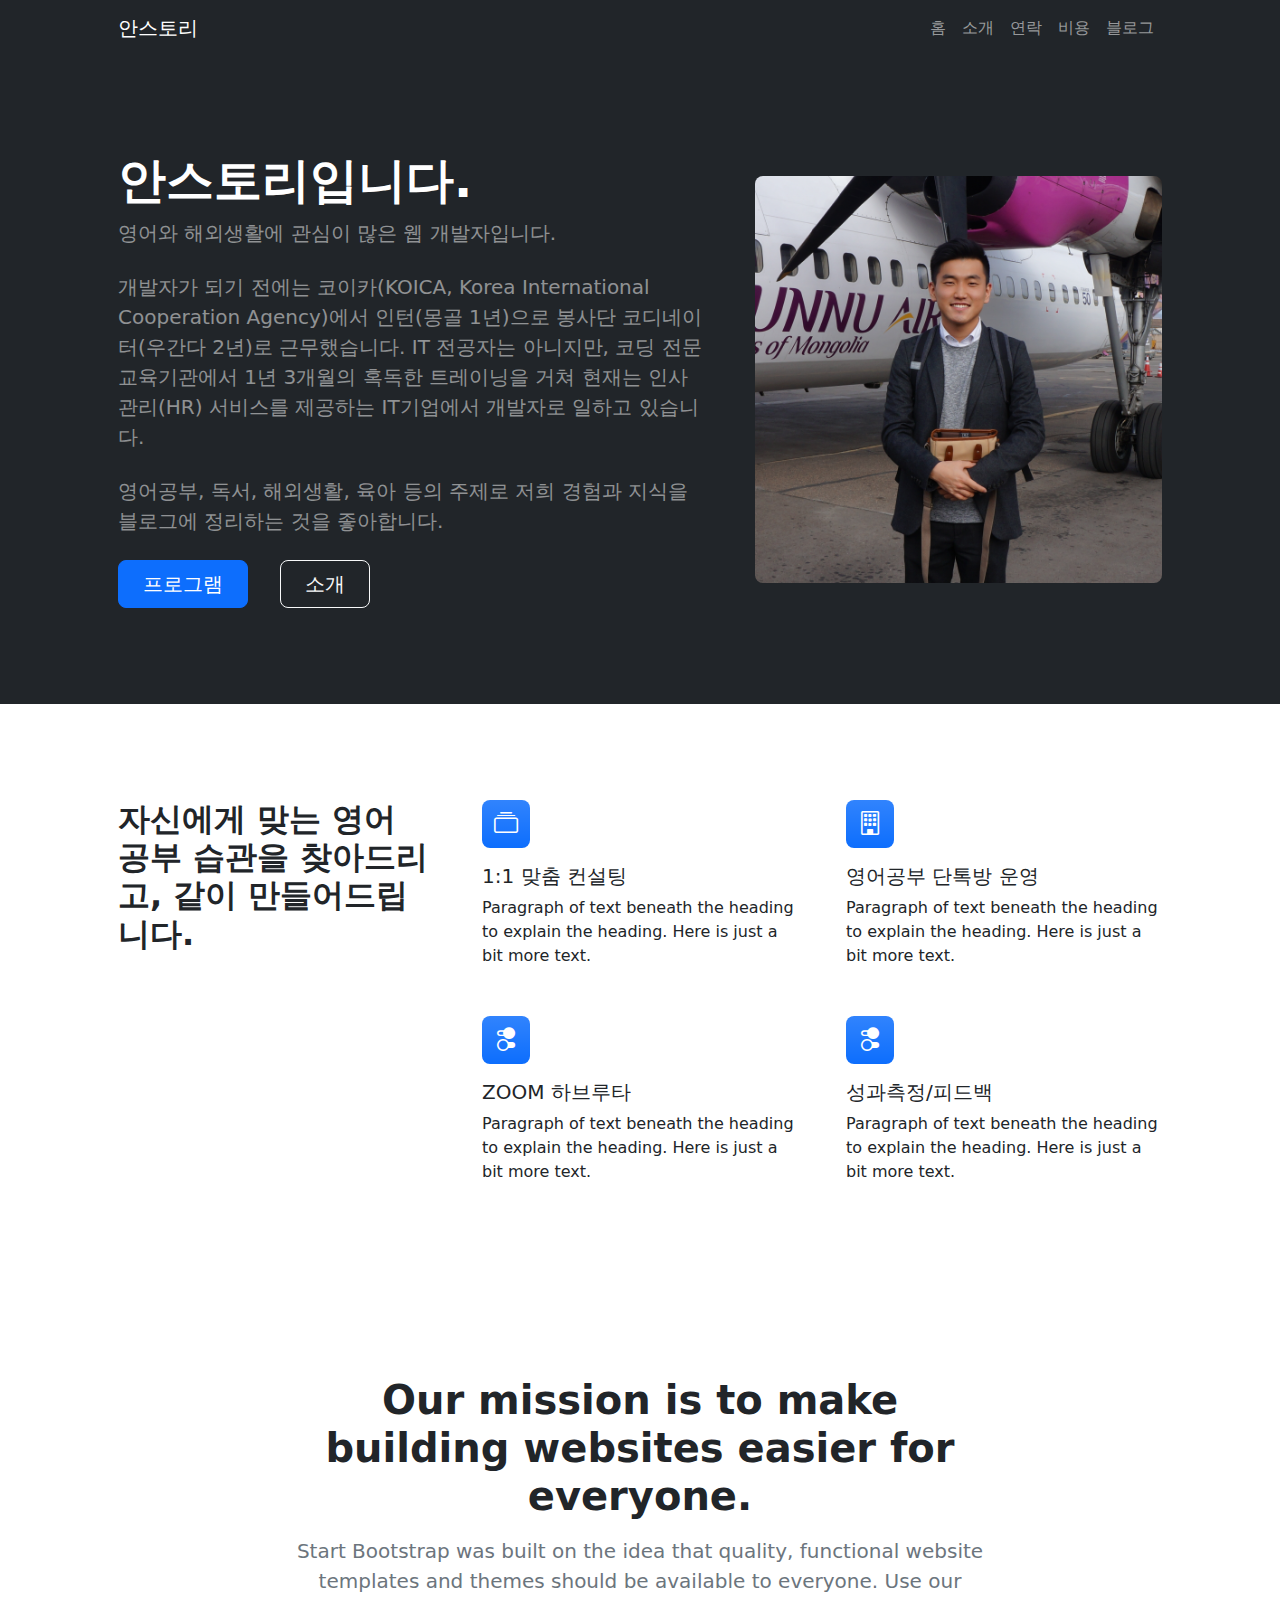
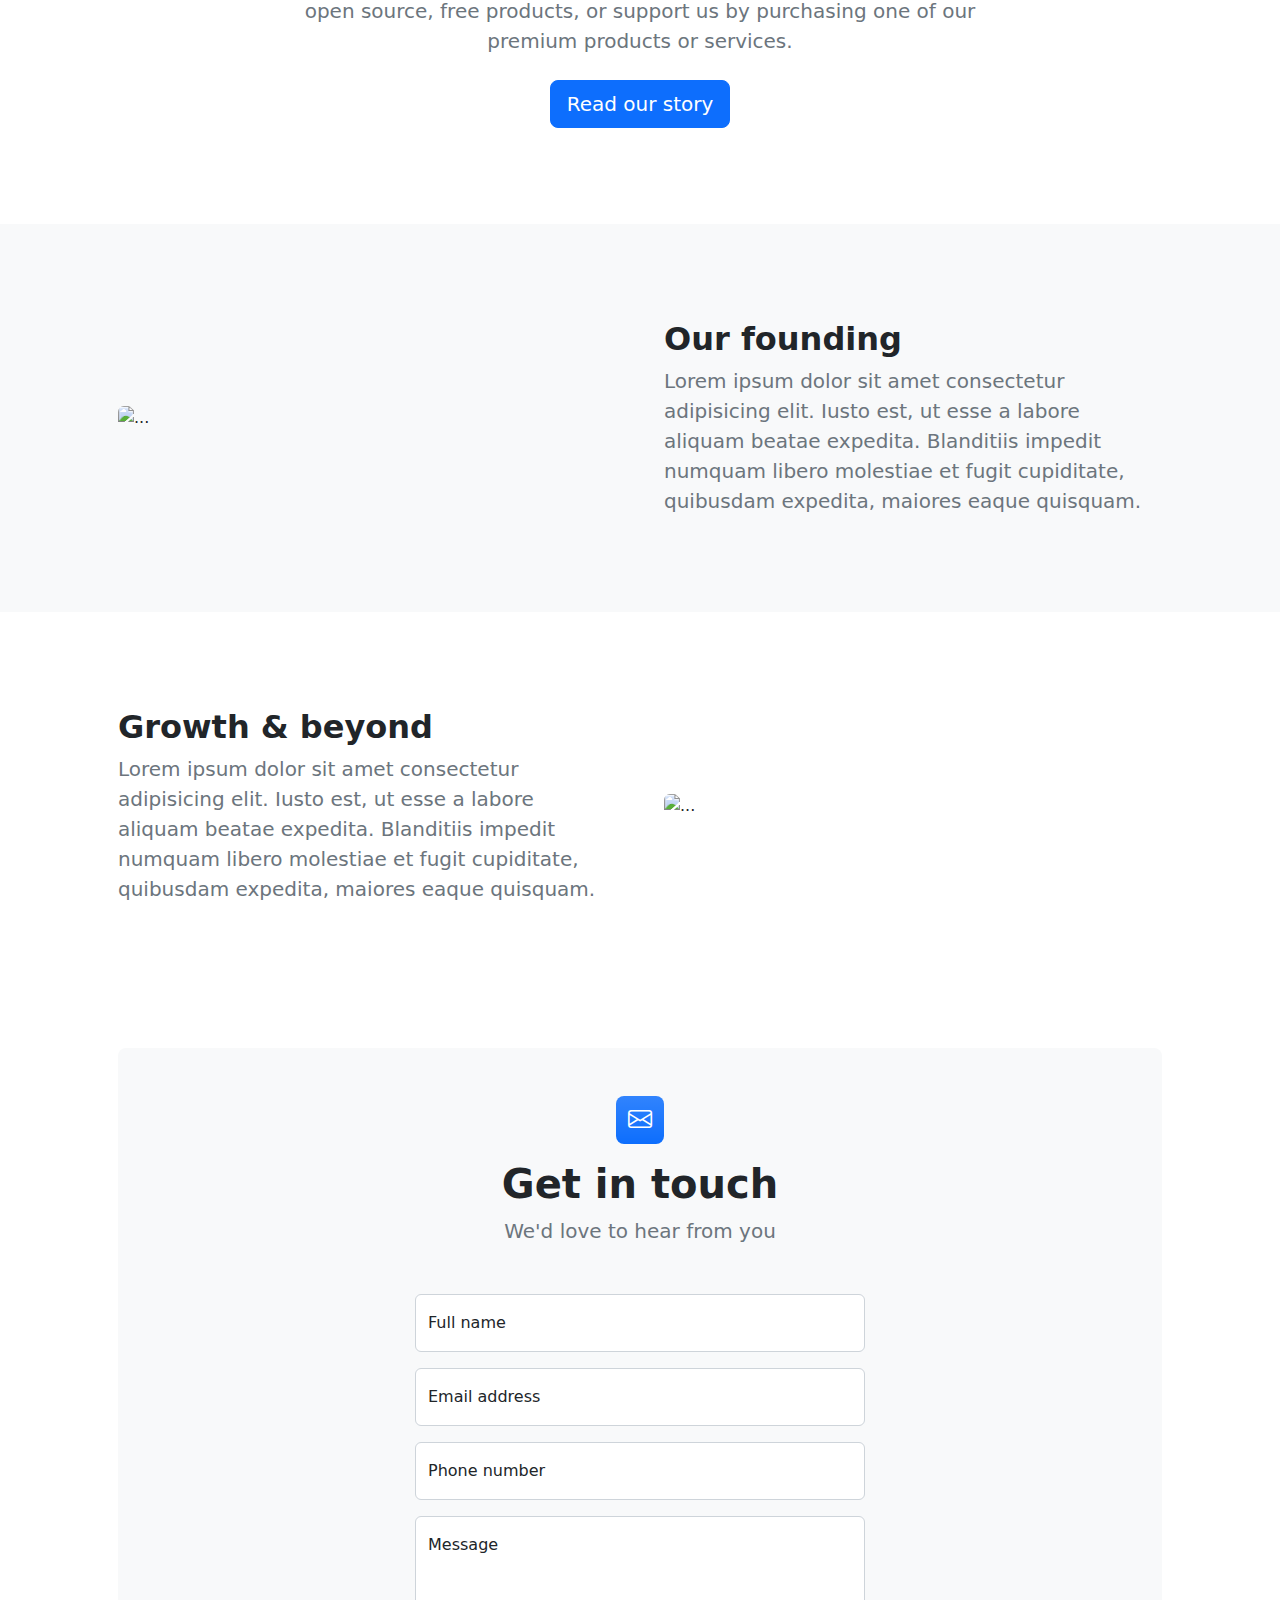
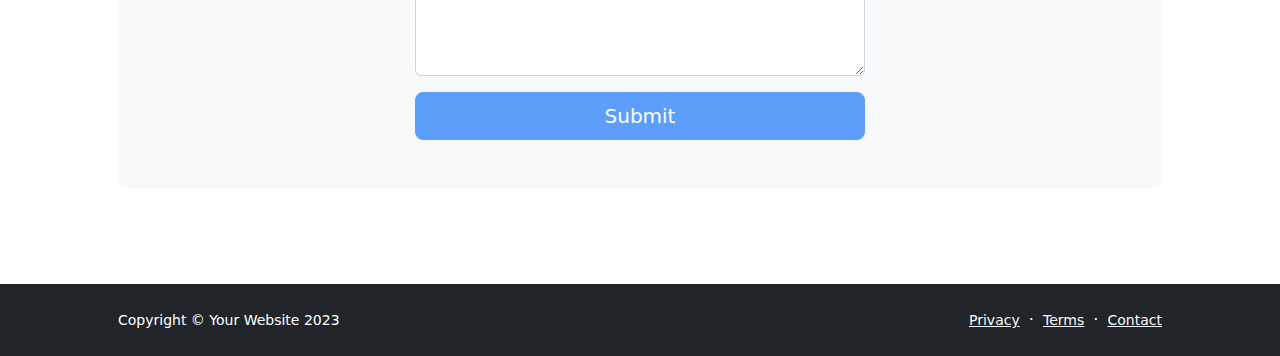
==== index.html @ 4e71bbe7 "first upload" ====
<!DOCTYPE html>
<html lang="en">
    <head>
        <meta charset="utf-8" />
        <meta name="viewport" content="width=device-width, initial-scale=1, shrink-to-fit=no" />
        <meta name="description" content="" />
        <meta name="author" content="" />
        <title>Modern Business - Start Bootstrap Template</title>
        <!-- Favicon-->
        <link rel="icon" type="image/x-icon" href="assets/favicon.ico" />
        <!-- Bootstrap icons-->
        <link href="https://cdn.jsdelivr.net/npm/bootstrap-icons@1.5.0/font/bootstrap-icons.css" rel="stylesheet" />
        <!-- Core theme CSS (includes Bootstrap)-->
        <link href="css/styles.css" rel="stylesheet" />
    </head>
    <body class="d-flex flex-column h-100">
        <main class="flex-shrink-0">
            <!-- Navigation-->
            <nav class="navbar navbar-expand-lg navbar-dark bg-dark">
                <div class="container px-5">
                    <a class="navbar-brand" href="index.html">안스토리</a>
                    <button class="navbar-toggler" type="button" data-bs-toggle="collapse" data-bs-target="#navbarSupportedContent" aria-controls="navbarSupportedContent" aria-expanded="false" aria-label="Toggle navigation"><span class="navbar-toggler-icon"></span></button>
                    <div class="collapse navbar-collapse" id="navbarSupportedContent">
                        <ul class="navbar-nav ms-auto mb-2 mb-lg-0">
                            <li class="nav-item"><a class="nav-link" href="index.html">홈</a></li>
                            <li class="nav-item"><a class="nav-link" href="#about">소개</a></li>
                            <li class="nav-item"><a class="nav-link" href="#contact">연락</a></li>
                            <li class="nav-item"><a class="nav-link" href="pricing.html">비용</a></li>
                            <li class="nav-item"><a class="nav-link" target="_blank" href="https://blog.naver.com/ahns_story">블로그</a></li>
                        </ul>
                    </div>
                </div>
            </nav>
            
            <!-- Header-->
            <header class="bg-dark py-5">
                <div class="container px-5">
                    <div class="row gx-5 align-items-center justify-content-center">
                        <div class="col-lg-8 col-xl-7 col-xxl-6">
                            <div class="my-5 text-center text-xl-start">
                                <h1 class="display-5 fw-bolder text-white mb-2">안스토리입니다.</h1>
                                <p class="lead fw-normal text-white-50 mb-4">영어와 해외생활에 관심이 많은 웹 개발자입니다.</P>
                                <p class="lead fw-normal text-white-50 mb-4">개발자가 되기 전에는 코이카(KOICA, Korea International Cooperation Agency)에서 인턴(몽골 1년)으로 봉사단 코디네이터(우간다 2년)로 근무했습니다. IT 전공자는 아니지만, 코딩 전문 교육기관에서 1년 3개월의 혹독한 트레이닝을 거쳐 현재는 인사관리(HR) 서비스를 제공하는 IT기업에서 개발자로 일하고 있습니다.</p>
                                <p class="lead fw-normal text-white-50 mb-4">영어공부, 독서, 해외생활, 육아 등의 주제로 저희 경험과 지식을 블로그에 정리하는 것을 좋아합니다.</p>
                                <div class="d-grid gap-3 d-sm-flex justify-content-sm-center justify-content-xl-start">
                                    <a class="btn btn-primary btn-lg px-4 me-sm-3" href="#service">프로그램</a>
                                    <a class="btn btn-outline-light btn-lg px-4" href="#about">소개</a>
                                </div>
                            </div>
                        </div>
                        <div class="col-xl-5 col-xxl-6 d-none d-xl-block text-center"><img class="img-fluid rounded-3 my-5" src="assets/img/profile-img2.jpg" alt="..." /></div>
                    </div>
                </div>
            </header>

            <!-- Service section-->
            <section class="py-5" id="service">
                <div class="container px-5 my-5">
                    <div class="row gx-5">
                        <div class="col-lg-4 mb-5 mb-lg-0"><h2 class="fw-bolder mb-0">자신에게 맞는 영어 공부 습관을 찾아드리고, 같이 만들어드립니다.</h2></div>
                        <div class="col-lg-8">
                            <div class="row gx-5 row-cols-1 row-cols-md-2">
                                <div class="col mb-5 h-100">
                                    <div class="feature bg-primary bg-gradient text-white rounded-3 mb-3"><i class="bi bi-collection"></i></div>
                                    <h2 class="h5">1:1 맞춤 컨설팅</h2>
                                    <p class="mb-0">Paragraph of text beneath the heading to explain the heading. Here is just a bit more text.</p>
                                </div>
                                <div class="col mb-5 h-100">
                                    <div class="feature bg-primary bg-gradient text-white rounded-3 mb-3"><i class="bi bi-building"></i></div>
                                    <h2 class="h5">영어공부 단톡방 운영</h2>
                                    <p class="mb-0">Paragraph of text beneath the heading to explain the heading. Here is just a bit more text.</p>
                                </div>
                                <div class="col mb-5 mb-md-0 h-100">
                                    <div class="feature bg-primary bg-gradient text-white rounded-3 mb-3"><i class="bi bi-toggles2"></i></div>
                                    <h2 class="h5">ZOOM 하브루타</h2>
                                    <p class="mb-0">Paragraph of text beneath the heading to explain the heading. Here is just a bit more text.</p>
                                </div>
                                <div class="col h-100">
                                    <div class="feature bg-primary bg-gradient text-white rounded-3 mb-3"><i class="bi bi-toggles2"></i></div>
                                    <h2 class="h5">성과측정/피드백</h2>
                                    <p class="mb-0">Paragraph of text beneath the heading to explain the heading. Here is just a bit more text.</p>
                                </div>
                            </div>
                        </div>
                    </div>
                </div>
            </section>
            <!-- Testimonial section-->
            <!-- <div class="py-5 bg-light">
                <div class="container px-5 my-5">
                    <div class="row gx-5 justify-content-center">
                        <div class="col-lg-10 col-xl-7">
                            <div class="text-center">
                                <div class="fs-4 mb-4 fst-italic">"Working with Start Bootstrap templates has saved me tons of development time when building new projects! Starting with a Bootstrap template just makes things easier!"</div>
                                <div class="d-flex align-items-center justify-content-center">
                                    <img class="rounded-circle me-3" src="https://dummyimage.com/40x40/ced4da/6c757d" alt="..." />
                                    <div class="fw-bold">
                                        Tom Ato
                                        <span class="fw-bold text-primary mx-1">/</span>
                                        CEO, Pomodoro
                                    </div>
                                </div>
                            </div>
                        </div>
                    </div>
                </div>
            </div> -->

                <!-- About-->
                <section class="py-5" id="about">
                <div class="container px-5">
                    <div class="row justify-content-center">
                        <div class="col-lg-8 col-xxl-6">
                            <div class="text-center my-5">
                                <h1 class="fw-bolder mb-3">Our mission is to make building websites easier for everyone.</h1>
                                <p class="lead fw-normal text-muted mb-4">Start Bootstrap was built on the idea that quality, functional website templates and themes should be available to everyone. Use our open source, free products, or support us by purchasing one of our premium products or services.</p>
                                <a class="btn btn-primary btn-lg" href="#scroll-target">Read our story</a>
                            </div>
                        </div>
                    </div>
                </div>
            </section>

                <!-- About section one-->
                <section class="py-5 bg-light" id="scroll-target">
                <div class="container px-5 my-5">
                    <div class="row gx-5 align-items-center">
                        <div class="col-lg-6"><img class="img-fluid rounded mb-5 mb-lg-0" src="https://dummyimage.com/600x400/343a40/6c757d" alt="..." /></div>
                        <div class="col-lg-6">
                            <h2 class="fw-bolder">Our founding</h2>
                            <p class="lead fw-normal text-muted mb-0">Lorem ipsum dolor sit amet consectetur adipisicing elit. Iusto est, ut esse a labore aliquam beatae expedita. Blanditiis impedit numquam libero molestiae et fugit cupiditate, quibusdam expedita, maiores eaque quisquam.</p>
                        </div>
                    </div>
                </div>
            </section>
            <!-- About section two-->
            <section class="py-5">
                <div class="container px-5 my-5">
                    <div class="row gx-5 align-items-center">
                        <div class="col-lg-6 order-first order-lg-last"><img class="img-fluid rounded mb-5 mb-lg-0" src="https://dummyimage.com/600x400/343a40/6c757d" alt="..." /></div>
                        <div class="col-lg-6">
                            <h2 class="fw-bolder">Growth &amp; beyond</h2>
                            <p class="lead fw-normal text-muted mb-0">Lorem ipsum dolor sit amet consectetur adipisicing elit. Iusto est, ut esse a labore aliquam beatae expedita. Blanditiis impedit numquam libero molestiae et fugit cupiditate, quibusdam expedita, maiores eaque quisquam.</p>
                        </div>
                    </div>
                </div>
            </section>


            <section class="py-5" id="contact">
                <div class="container px-5">
                    <!-- Contact form-->
                    <div class="bg-light rounded-3 py-5 px-4 px-md-5 mb-5">
                        <div class="text-center mb-5">
                            <div class="feature bg-primary bg-gradient text-white rounded-3 mb-3"><i class="bi bi-envelope"></i></div>
                            <h1 class="fw-bolder">Get in touch</h1>
                            <p class="lead fw-normal text-muted mb-0">We'd love to hear from you</p>
                        </div>
                        <div class="row gx-5 justify-content-center">
                            <div class="col-lg-8 col-xl-6">
                                <!-- * * * * * * * * * * * * * * *-->
                                <!-- * * SB Forms Contact Form * *-->
                                <!-- * * * * * * * * * * * * * * *-->
                                <!-- This form is pre-integrated with SB Forms.-->
                                <!-- To make this form functional, sign up at-->
                                <!-- https://startbootstrap.com/solution/contact-forms-->
                                <!-- to get an API token!-->
                                <form id="contactForm" data-sb-form-api-token="API_TOKEN">
                                    <!-- Name input-->
                                    <div class="form-floating mb-3">
                                        <input class="form-control" id="name" type="text" placeholder="Enter your name..." data-sb-validations="required" />
                                        <label for="name">Full name</label>
                                        <div class="invalid-feedback" data-sb-feedback="name:required">A name is required.</div>
                                    </div>
                                    <!-- Email address input-->
                                    <div class="form-floating mb-3">
                                        <input class="form-control" id="email" type="email" placeholder="name@example.com" data-sb-validations="required,email" />
                                        <label for="email">Email address</label>
                                        <div class="invalid-feedback" data-sb-feedback="email:required">An email is required.</div>
                                        <div class="invalid-feedback" data-sb-feedback="email:email">Email is not valid.</div>
                                    </div>
                                    <!-- Phone number input-->
                                    <div class="form-floating mb-3">
                                        <input class="form-control" id="phone" type="tel" placeholder="(123) 456-7890" data-sb-validations="required" />
                                        <label for="phone">Phone number</label>
                                        <div class="invalid-feedback" data-sb-feedback="phone:required">A phone number is required.</div>
                                    </div>
                                    <!-- Message input-->
                                    <div class="form-floating mb-3">
                                        <textarea class="form-control" id="message" type="text" placeholder="Enter your message here..." style="height: 10rem" data-sb-validations="required"></textarea>
                                        <label for="message">Message</label>
                                        <div class="invalid-feedback" data-sb-feedback="message:required">A message is required.</div>
                                    </div>
                                    <!-- Submit success message-->
                                    <!---->
                                    <!-- This is what your users will see when the form-->
                                    <!-- has successfully submitted-->
                                    <div class="d-none" id="submitSuccessMessage">
                                        <div class="text-center mb-3">
                                            <div class="fw-bolder">Form submission successful!</div>
                                            To activate this form, sign up at
                                            <br />
                                            <a href="https://startbootstrap.com/solution/contact-forms">https://startbootstrap.com/solution/contact-forms</a>
                                        </div>
                                    </div>
                                    <!-- Submit error message-->
                                    <!---->
                                    <!-- This is what your users will see when there is-->
                                    <!-- an error submitting the form-->
                                    <div class="d-none" id="submitErrorMessage"><div class="text-center text-danger mb-3">Error sending message!</div></div>
                                    <!-- Submit Button-->
                                    <div class="d-grid"><button class="btn btn-primary btn-lg disabled" id="submitButton" type="submit">Submit</button></div>
                                </form>
                            </div>
                        </div>
                    </div>
                </div>
            </section>
        </main>
        <!-- Footer-->
        <footer class="bg-dark py-4 mt-auto">
            <div class="container px-5">
                <div class="row align-items-center justify-content-between flex-column flex-sm-row">
                    <div class="col-auto"><div class="small m-0 text-white">Copyright &copy; Your Website 2023</div></div>
                    <div class="col-auto">
                        <a class="link-light small" href="#!">Privacy</a>
                        <span class="text-white mx-1">&middot;</span>
                        <a class="link-light small" href="#!">Terms</a>
                        <span class="text-white mx-1">&middot;</span>
                        <a class="link-light small" href="#!">Contact</a>
                    </div>
                </div>
            </div>
        </footer>
        <!-- Bootstrap core JS-->
        <script src="https://cdn.jsdelivr.net/npm/bootstrap@5.2.3/dist/js/bootstrap.bundle.min.js"></script>
        <!-- Core theme JS-->
        <script src="js/scripts.js"></script>
    </body>
</html>
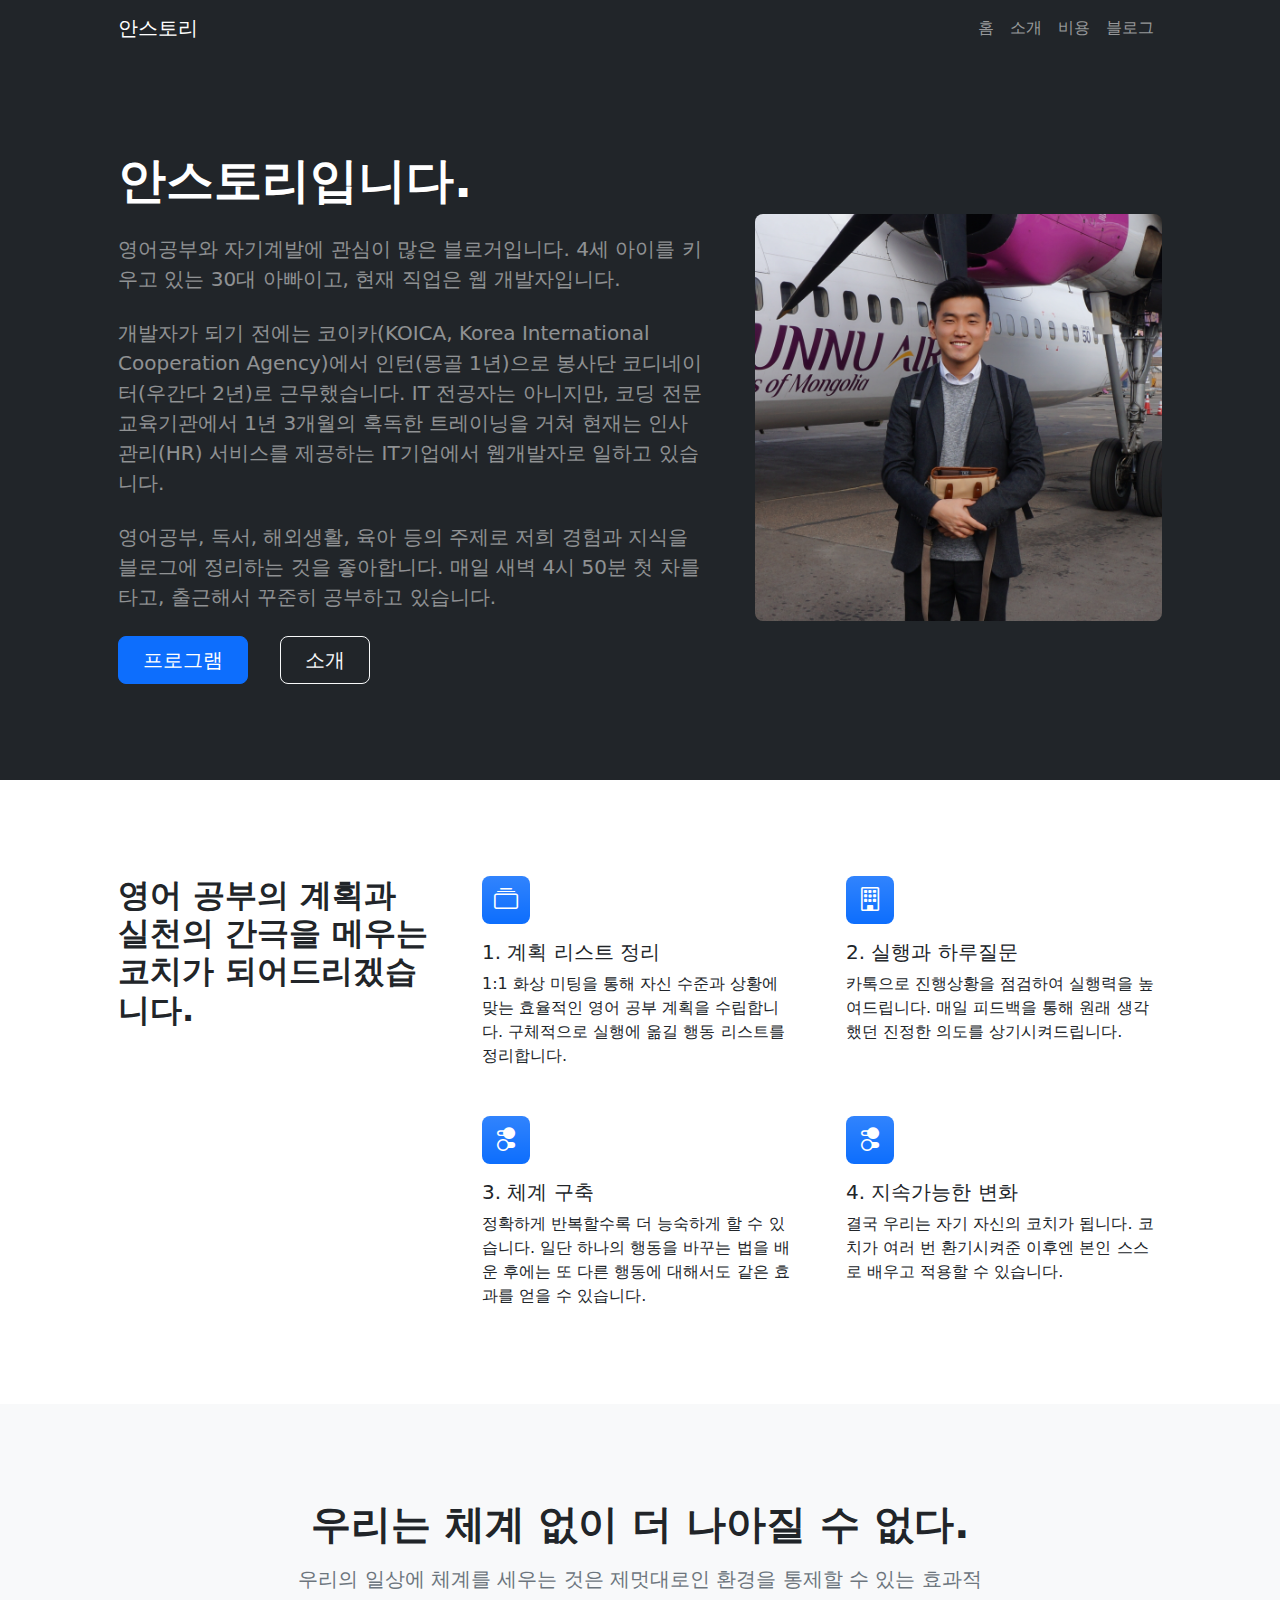
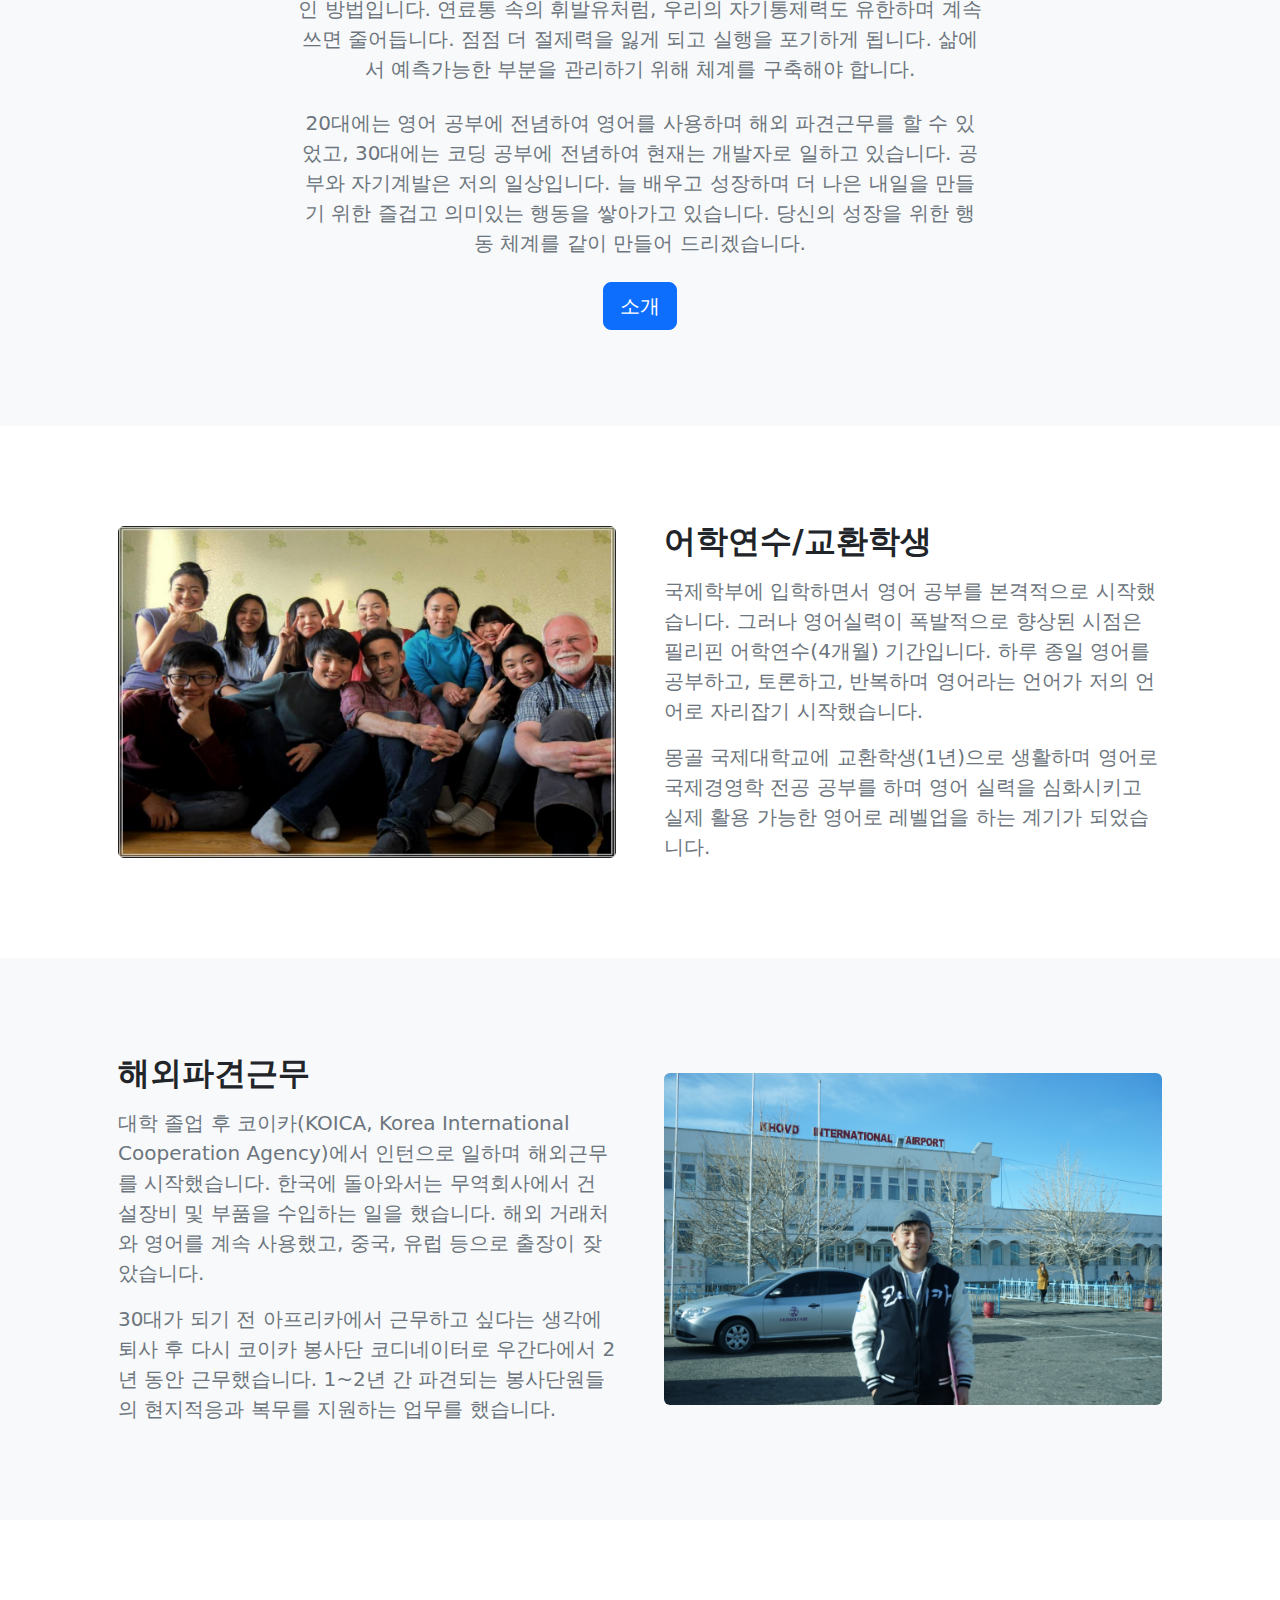
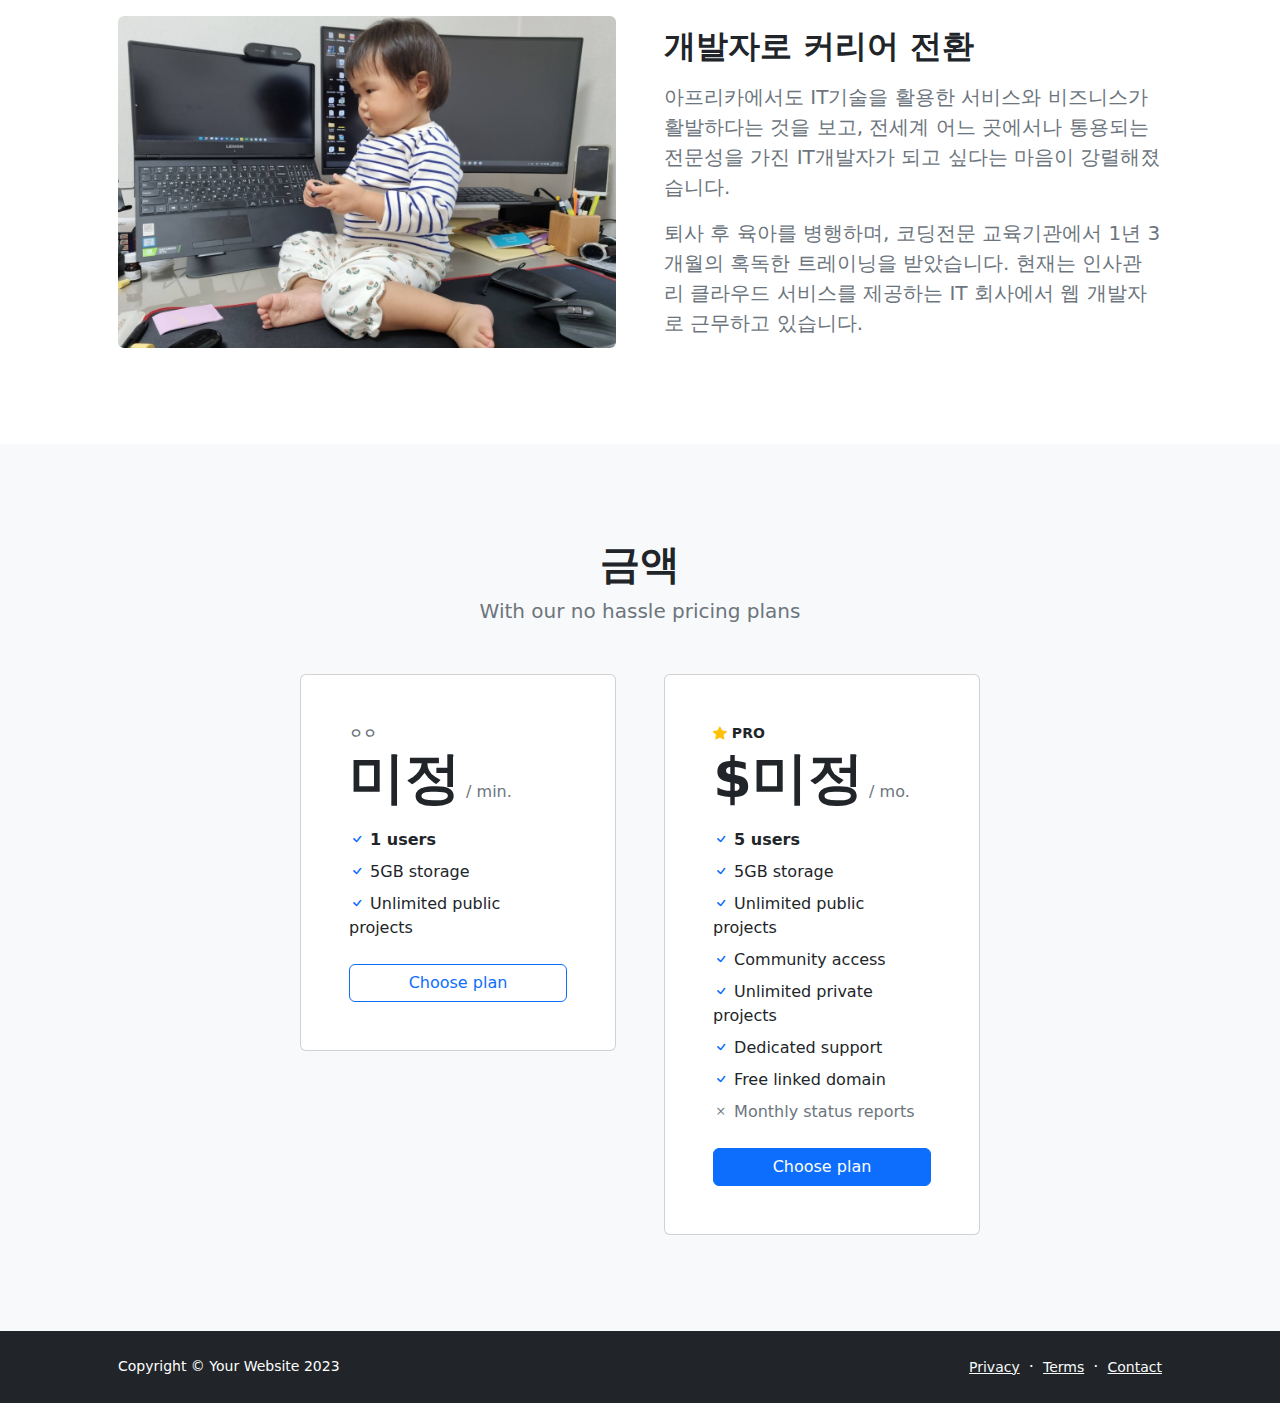
==== commit a0627d03: "second load" ====
--- a/index.html
+++ b/index.html
@@ -11,7 +11,11 @@
         <!-- Bootstrap icons-->
         <link href="https://cdn.jsdelivr.net/npm/bootstrap-icons@1.5.0/font/bootstrap-icons.css" rel="stylesheet" />
         <!-- Core theme CSS (includes Bootstrap)-->
-        <link href="css/styles.css" rel="stylesheet" />
+        <link href="assets/vendor/bootstrap/css/bootstrap.min.css" rel="stylesheet" />
+
+          <!-- Template Main CSS File -->
+        <link href="assets/css/style.css" rel="stylesheet">
+
     </head>
     <body class="d-flex flex-column h-100">
         <main class="flex-shrink-0">
@@ -24,8 +28,8 @@
                         <ul class="navbar-nav ms-auto mb-2 mb-lg-0">
                             <li class="nav-item"><a class="nav-link" href="index.html">홈</a></li>
                             <li class="nav-item"><a class="nav-link" href="#about">소개</a></li>
-                            <li class="nav-item"><a class="nav-link" href="#contact">연락</a></li>
-                            <li class="nav-item"><a class="nav-link" href="pricing.html">비용</a></li>
+                            <!-- <li class="nav-item"><a class="nav-link" href="#contact">연락</a></li> -->
+                            <li class="nav-item"><a class="nav-link" href="#pricing">비용</a></li>
                             <li class="nav-item"><a class="nav-link" target="_blank" href="https://blog.naver.com/ahns_story">블로그</a></li>
                         </ul>
                     </div>
@@ -38,10 +42,10 @@
                     <div class="row gx-5 align-items-center justify-content-center">
                         <div class="col-lg-8 col-xl-7 col-xxl-6">
                             <div class="my-5 text-center text-xl-start">
-                                <h1 class="display-5 fw-bolder text-white mb-2">안스토리입니다.</h1>
-                                <p class="lead fw-normal text-white-50 mb-4">영어와 해외생활에 관심이 많은 웹 개발자입니다.</P>
-                                <p class="lead fw-normal text-white-50 mb-4">개발자가 되기 전에는 코이카(KOICA, Korea International Cooperation Agency)에서 인턴(몽골 1년)으로 봉사단 코디네이터(우간다 2년)로 근무했습니다. IT 전공자는 아니지만, 코딩 전문 교육기관에서 1년 3개월의 혹독한 트레이닝을 거쳐 현재는 인사관리(HR) 서비스를 제공하는 IT기업에서 개발자로 일하고 있습니다.</p>
-                                <p class="lead fw-normal text-white-50 mb-4">영어공부, 독서, 해외생활, 육아 등의 주제로 저희 경험과 지식을 블로그에 정리하는 것을 좋아합니다.</p>
+                                <h1 class="display-5 fw-bolder text-white mb-4">안스토리입니다.</h1>
+                                <p class="lead fw-normal text-start text-white-50 mb-4">영어공부와 자기계발에 관심이 많은 블로거입니다. 4세 아이를 키우고 있는 30대 아빠이고, 현재 직업은 웹 개발자입니다.</P>
+                                <p class="lead fw-normal text-start text-white-50 mb-4">개발자가 되기 전에는 코이카(KOICA, Korea International Cooperation Agency)에서 인턴(몽골 1년)으로 봉사단 코디네이터(우간다 2년)로 근무했습니다. IT 전공자는 아니지만, 코딩 전문 교육기관에서 1년 3개월의 혹독한 트레이닝을 거쳐 현재는 인사관리(HR) 서비스를 제공하는 IT기업에서 웹개발자로 일하고 있습니다.</p>
+                                <p class="lead fw-normal text-start text-white-50 mb-4">영어공부, 독서, 해외생활, 육아 등의 주제로 저희 경험과 지식을 블로그에 정리하는 것을 좋아합니다. 매일 새벽 4시 50분 첫 차를 타고, 출근해서 꾸준히 공부하고 있습니다.</p>
                                 <div class="d-grid gap-3 d-sm-flex justify-content-sm-center justify-content-xl-start">
                                     <a class="btn btn-primary btn-lg px-4 me-sm-3" href="#service">프로그램</a>
                                     <a class="btn btn-outline-light btn-lg px-4" href="#about">소개</a>
@@ -53,32 +57,34 @@
                 </div>
             </header>
 
+            
+
             <!-- Service section-->
             <section class="py-5" id="service">
                 <div class="container px-5 my-5">
                     <div class="row gx-5">
-                        <div class="col-lg-4 mb-5 mb-lg-0"><h2 class="fw-bolder mb-0">자신에게 맞는 영어 공부 습관을 찾아드리고, 같이 만들어드립니다.</h2></div>
+                        <div class="col-lg-4 mb-5 mb-lg-0"><h2 class="fw-bolder mb-0">영어 공부의 계획과 실천의 간극을 메우는 코치가 되어드리겠습니다.</h2></div>
                         <div class="col-lg-8">
                             <div class="row gx-5 row-cols-1 row-cols-md-2">
                                 <div class="col mb-5 h-100">
                                     <div class="feature bg-primary bg-gradient text-white rounded-3 mb-3"><i class="bi bi-collection"></i></div>
-                                    <h2 class="h5">1:1 맞춤 컨설팅</h2>
-                                    <p class="mb-0">Paragraph of text beneath the heading to explain the heading. Here is just a bit more text.</p>
+                                    <h2 class="h5">1. 계획 리스트 정리</h2>
+                                    <p class="mb-0">1:1 화상 미팅을 통해 자신 수준과 상황에 맞는 효율적인 영어 공부 계획을 수립합니다. 구체적으로 실행에 옮길 행동 리스트를 정리합니다.</p>
                                 </div>
                                 <div class="col mb-5 h-100">
                                     <div class="feature bg-primary bg-gradient text-white rounded-3 mb-3"><i class="bi bi-building"></i></div>
-                                    <h2 class="h5">영어공부 단톡방 운영</h2>
-                                    <p class="mb-0">Paragraph of text beneath the heading to explain the heading. Here is just a bit more text.</p>
+                                    <h2 class="h5">2. 실행과 하루질문</h2>
+                                    <p class="mb-0">카톡으로 진행상황을 점검하여 실행력을 높여드립니다. 매일 피드백을 통해 원래 생각했던 진정한 의도를 상기시켜드립니다.</p>
                                 </div>
                                 <div class="col mb-5 mb-md-0 h-100">
                                     <div class="feature bg-primary bg-gradient text-white rounded-3 mb-3"><i class="bi bi-toggles2"></i></div>
-                                    <h2 class="h5">ZOOM 하브루타</h2>
-                                    <p class="mb-0">Paragraph of text beneath the heading to explain the heading. Here is just a bit more text.</p>
-                                </div>
-                                <div class="col h-100">
+                                    <h2 class="h5">3. 체계 구축</h2>
+                                    <p class="mb-0">정확하게 반복할수록 더 능숙하게 할 수 있습니다. 일단 하나의 행동을 바꾸는 법을 배운 후에는 또 다른 행동에 대해서도 같은 효 과를 얻을 수 있습니다.</p>
+                                </div>
+                                <div class="col mb-5 mb-md-0 h-100">
                                     <div class="feature bg-primary bg-gradient text-white rounded-3 mb-3"><i class="bi bi-toggles2"></i></div>
-                                    <h2 class="h5">성과측정/피드백</h2>
-                                    <p class="mb-0">Paragraph of text beneath the heading to explain the heading. Here is just a bit more text.</p>
+                                    <h2 class="h5">4. 지속가능한 변화</h2>
+                                    <p class="mb-0">결국 우리는 자기 자신의 코치가 됩니다. 코치가 여러 번 환기시켜준 이후엔 본인 스스로 배우고 적용할 수 있습니다.</p>
                                 </div>
                             </div>
                         </div>
@@ -107,115 +113,152 @@
             </div> -->
 
                 <!-- About-->
-                <section class="py-5" id="about">
+                <section class="py-5 bg-light">
                 <div class="container px-5">
                     <div class="row justify-content-center">
                         <div class="col-lg-8 col-xxl-6">
                             <div class="text-center my-5">
-                                <h1 class="fw-bolder mb-3">Our mission is to make building websites easier for everyone.</h1>
-                                <p class="lead fw-normal text-muted mb-4">Start Bootstrap was built on the idea that quality, functional website templates and themes should be available to everyone. Use our open source, free products, or support us by purchasing one of our premium products or services.</p>
-                                <a class="btn btn-primary btn-lg" href="#scroll-target">Read our story</a>
-                            </div>
-                        </div>
-                    </div>
-                </div>
-            </section>
-
-                <!-- About section one-->
-                <section class="py-5 bg-light" id="scroll-target">
+                                <h1 class="fw-bolder mb-3">우리는 체계 없이 더 나아질 수 없다.</h1>
+                                <p class="lead fw-normal text-muted mb-4">우리의 일상에 체계를 세우는 것은 제멋대로인 환경을 통제할 수 있는 효과적인 방법입니다. 연료통 속의 휘발유처럼, 우리의 자기통제력도 유한하며 계속 쓰면 줄어듭니다. 점점 더 절제력을 잃게 되고 실행을 포기하게 됩니다. 삶에서 예측가능한 부분을 관리하기 위해 체계를 구축해야 합니다. </p>
+                                <p class="lead fw-normal text-muted mb-4">20대에는 영어 공부에 전념하여 영어를 사용하며 해외 파견근무를 할 수 있었고, 30대에는 코딩 공부에 전념하여 현재는 개발자로 일하고 있습니다. 공부와 자기계발은 저의 일상입니다. 늘 배우고 성장하며 더 나은 내일을 만들기 위한 즐겁고 의미있는 행동을 쌓아가고 있습니다. 당신의 성장을 위한 행동 체계를 같이 만들어 드리겠습니다.</p>
+                                <a class="btn btn-primary btn-lg" href="#about">소개</a>
+                            </div>
+                        </div>
+                    </div>
+                </div>
+            </section>
+
+            <!-- About section one-->
+            <section class="py-5" id="about">
                 <div class="container px-5 my-5">
                     <div class="row gx-5 align-items-center">
-                        <div class="col-lg-6"><img class="img-fluid rounded mb-5 mb-lg-0" src="https://dummyimage.com/600x400/343a40/6c757d" alt="..." /></div>
+                        <div class="col-lg-6"><img class="img-fluid rounded mb-5 mb-lg-0" src="assets/img/student.png" alt="..." /></div>
                         <div class="col-lg-6">
-                            <h2 class="fw-bolder">Our founding</h2>
-                            <p class="lead fw-normal text-muted mb-0">Lorem ipsum dolor sit amet consectetur adipisicing elit. Iusto est, ut esse a labore aliquam beatae expedita. Blanditiis impedit numquam libero molestiae et fugit cupiditate, quibusdam expedita, maiores eaque quisquam.</p>
+                            <h2 class="fw-bolder mb-3">어학연수/교환학생</h2>
+                            <p class="lead fw-normal text-muted mb-10">국제학부에 입학하면서 영어 공부를 본격적으로 시작했습니다. 그러나 영어실력이 폭발적으로 향상된 시점은 필리핀 어학연수(4개월) 기간입니다. 하루 종일 영어를 공부하고, 토론하고, 반복하며 영어라는 언어가 저의 언어로 자리잡기 시작했습니다.</p>
+                            <p class="lead fw-normal text-muted mb-0">몽골 국제대학교에 교환학생(1년)으로 생활하며 영어로 국제경영학 전공 공부를 하며 영어 실력을 심화시키고 실제 활용 가능한 영어로 레벨업을 하는 계기가 되었습니다.</p>
                         </div>
                     </div>
                 </div>
             </section>
             <!-- About section two-->
+            <section class="py-5  bg-light">
+                <div class="container px-5 my-5">
+                    <div class="row gx-5 align-items-center">
+                        <div class="col-lg-6 order-first order-lg-last"><img class="img-fluid rounded mb-5 mb-lg-0" src="assets/img/oversea.png" alt="..." /></div>
+                        <div class="col-lg-6">
+                            <h2 class="fw-bolder mb-3">해외파견근무</h2>
+                            <p class="lead fw-normal text-muted mb-10">대학 졸업 후 코이카(KOICA, Korea International Cooperation Agency)에서 인턴으로 일하며 해외근무를 시작했습니다. 한국에 돌아와서는 무역회사에서 건설장비 및 부품을 수입하는 일을 했습니다. 해외 거래처와 영어를 계속 사용했고, 중국, 유럽 등으로 출장이 잦았습니다.</p>
+                            <p class="lead fw-normal text-muted mb-0">30대가 되기 전 아프리카에서 근무하고 싶다는 생각에 퇴사 후 다시 코이카 봉사단 코디네이터로 우간다에서 2년 동안 근무했습니다. 1~2년 간 파견되는 봉사단원들의 현지적응과 복무를 지원하는 업무를 했습니다.</p>
+                        </div>
+                    </div>
+                </div>
+            </section>
+    
+            <!-- About section three-->
             <section class="py-5">
                 <div class="container px-5 my-5">
                     <div class="row gx-5 align-items-center">
-                        <div class="col-lg-6 order-first order-lg-last"><img class="img-fluid rounded mb-5 mb-lg-0" src="https://dummyimage.com/600x400/343a40/6c757d" alt="..." /></div>
+                        <div class="col-lg-6"><img class="img-fluid rounded mb-5 mb-lg-0" src="assets/img/coding.png" alt="..." /></div>
                         <div class="col-lg-6">
-                            <h2 class="fw-bolder">Growth &amp; beyond</h2>
-                            <p class="lead fw-normal text-muted mb-0">Lorem ipsum dolor sit amet consectetur adipisicing elit. Iusto est, ut esse a labore aliquam beatae expedita. Blanditiis impedit numquam libero molestiae et fugit cupiditate, quibusdam expedita, maiores eaque quisquam.</p>
-                        </div>
-                    </div>
-                </div>
-            </section>
-
-
-            <section class="py-5" id="contact">
-                <div class="container px-5">
-                    <!-- Contact form-->
-                    <div class="bg-light rounded-3 py-5 px-4 px-md-5 mb-5">
-                        <div class="text-center mb-5">
-                            <div class="feature bg-primary bg-gradient text-white rounded-3 mb-3"><i class="bi bi-envelope"></i></div>
-                            <h1 class="fw-bolder">Get in touch</h1>
-                            <p class="lead fw-normal text-muted mb-0">We'd love to hear from you</p>
-                        </div>
-                        <div class="row gx-5 justify-content-center">
-                            <div class="col-lg-8 col-xl-6">
-                                <!-- * * * * * * * * * * * * * * *-->
-                                <!-- * * SB Forms Contact Form * *-->
-                                <!-- * * * * * * * * * * * * * * *-->
-                                <!-- This form is pre-integrated with SB Forms.-->
-                                <!-- To make this form functional, sign up at-->
-                                <!-- https://startbootstrap.com/solution/contact-forms-->
-                                <!-- to get an API token!-->
-                                <form id="contactForm" data-sb-form-api-token="API_TOKEN">
-                                    <!-- Name input-->
-                                    <div class="form-floating mb-3">
-                                        <input class="form-control" id="name" type="text" placeholder="Enter your name..." data-sb-validations="required" />
-                                        <label for="name">Full name</label>
-                                        <div class="invalid-feedback" data-sb-feedback="name:required">A name is required.</div>
-                                    </div>
-                                    <!-- Email address input-->
-                                    <div class="form-floating mb-3">
-                                        <input class="form-control" id="email" type="email" placeholder="name@example.com" data-sb-validations="required,email" />
-                                        <label for="email">Email address</label>
-                                        <div class="invalid-feedback" data-sb-feedback="email:required">An email is required.</div>
-                                        <div class="invalid-feedback" data-sb-feedback="email:email">Email is not valid.</div>
-                                    </div>
-                                    <!-- Phone number input-->
-                                    <div class="form-floating mb-3">
-                                        <input class="form-control" id="phone" type="tel" placeholder="(123) 456-7890" data-sb-validations="required" />
-                                        <label for="phone">Phone number</label>
-                                        <div class="invalid-feedback" data-sb-feedback="phone:required">A phone number is required.</div>
-                                    </div>
-                                    <!-- Message input-->
-                                    <div class="form-floating mb-3">
-                                        <textarea class="form-control" id="message" type="text" placeholder="Enter your message here..." style="height: 10rem" data-sb-validations="required"></textarea>
-                                        <label for="message">Message</label>
-                                        <div class="invalid-feedback" data-sb-feedback="message:required">A message is required.</div>
-                                    </div>
-                                    <!-- Submit success message-->
-                                    <!---->
-                                    <!-- This is what your users will see when the form-->
-                                    <!-- has successfully submitted-->
-                                    <div class="d-none" id="submitSuccessMessage">
-                                        <div class="text-center mb-3">
-                                            <div class="fw-bolder">Form submission successful!</div>
-                                            To activate this form, sign up at
-                                            <br />
-                                            <a href="https://startbootstrap.com/solution/contact-forms">https://startbootstrap.com/solution/contact-forms</a>
+                            <h2 class="fw-bolder mb-3">개발자로 커리어 전환</h2>
+                            <p class="lead fw-normal text-muted mb-10">아프리카에서도 IT기술을 활용한 서비스와 비즈니스가 활발하다는 것을 보고, 전세계 어느 곳에서나 통용되는 전문성을 가진 IT개발자가 되고 싶다는 마음이 강렬해졌습니다.</p>
+                            <p class="lead fw-normal text-muted mb-0"> 퇴사 후 육아를 병행하며, 코딩전문 교육기관에서 1년 3개월의 혹독한 트레이닝을 받았습니다. 현재는 인사관리 클라우드 서비스를 제공하는 IT 회사에서 웹 개발자로 근무하고 있습니다. </p>
+                        </div>
+                    </div>
+                </div>
+            </section>
+
+
+                       <!-- Pricing section-->
+                       <section class="bg-light py-5" id="pricing">
+                        <div class="container px-5 my-5">
+                            <div class="text-center mb-5">
+                                <h1 class="fw-bolder">금액</h1>
+                                <p class="lead fw-normal text-muted mb-0">With our no hassle pricing plans</p>
+                            </div>
+                            <div class="row gx-5 justify-content-center">
+                                <!-- Pricing card free-->
+                                <div class="col-lg-6 col-xl-4">
+                                    <div class="card mb-5 mb-xl-0">
+                                        <div class="card-body p-5">
+                                            <div class="small text-uppercase fw-bold text-muted">ㅇㅇ</div>
+                                            <div class="mb-3">
+                                                <span class="display-4 fw-bold">미정</span>
+                                                <span class="text-muted">/ min.</span>
+                                            </div>
+                                            <ul class="list-unstyled mb-4">
+                                                <li class="mb-2">
+                                                    <i class="bi bi-check text-primary"></i>
+                                                    <strong>1 users</strong>
+                                                </li>
+                                                <li class="mb-2">
+                                                    <i class="bi bi-check text-primary"></i>
+                                                    5GB storage
+                                                </li>
+                                                <li class="mb-2">
+                                                    <i class="bi bi-check text-primary"></i>
+                                                    Unlimited public projects
+                                                </li>
+                                            </ul>
+                                            <div class="d-grid"><a class="btn btn-outline-primary" href="#!">Choose plan</a></div>
                                         </div>
                                     </div>
-                                    <!-- Submit error message-->
-                                    <!---->
-                                    <!-- This is what your users will see when there is-->
-                                    <!-- an error submitting the form-->
-                                    <div class="d-none" id="submitErrorMessage"><div class="text-center text-danger mb-3">Error sending message!</div></div>
-                                    <!-- Submit Button-->
-                                    <div class="d-grid"><button class="btn btn-primary btn-lg disabled" id="submitButton" type="submit">Submit</button></div>
-                                </form>
-                            </div>
-                        </div>
-                    </div>
-                </div>
-            </section>
+                                </div>
+                                <!-- Pricing card pro-->
+                                <div class="col-lg-6 col-xl-4">
+                                    <div class="card mb-5 mb-xl-0">
+                                        <div class="card-body p-5">
+                                            <div class="small text-uppercase fw-bold">
+                                                <i class="bi bi-star-fill text-warning"></i>
+                                                Pro
+                                            </div>
+                                            <div class="mb-3">
+                                                <span class="display-4 fw-bold">$미정</span>
+                                                <span class="text-muted">/ mo.</span>
+                                            </div>
+                                            <ul class="list-unstyled mb-4">
+                                                <li class="mb-2">
+                                                    <i class="bi bi-check text-primary"></i>
+                                                    <strong>5 users</strong>
+                                                </li>
+                                                <li class="mb-2">
+                                                    <i class="bi bi-check text-primary"></i>
+                                                    5GB storage
+                                                </li>
+                                                <li class="mb-2">
+                                                    <i class="bi bi-check text-primary"></i>
+                                                    Unlimited public projects
+                                                </li>
+                                                <li class="mb-2">
+                                                    <i class="bi bi-check text-primary"></i>
+                                                    Community access
+                                                </li>
+                                                <li class="mb-2">
+                                                    <i class="bi bi-check text-primary"></i>
+                                                    Unlimited private projects
+                                                </li>
+                                                <li class="mb-2">
+                                                    <i class="bi bi-check text-primary"></i>
+                                                    Dedicated support
+                                                </li>
+                                                <li class="mb-2">
+                                                    <i class="bi bi-check text-primary"></i>
+                                                    Free linked domain
+                                                </li>
+                                                <li class="text-muted">
+                                                    <i class="bi bi-x"></i>
+                                                    Monthly status reports
+                                                </li>
+                                            </ul>
+                                            <div class="d-grid"><a class="btn btn-primary" href="#!">Choose plan</a></div>
+                                        </div>
+                                    </div>
+                                </div>
+
+                            </div>
+                        </div>
+                    </section>
         </main>
         <!-- Footer-->
         <footer class="bg-dark py-4 mt-auto">
--- a/assets/css/style.css
+++ b/assets/css/style.css
@@ -0,0 +1,3 @@
+.service h2 {
+  font-style: italic;
+}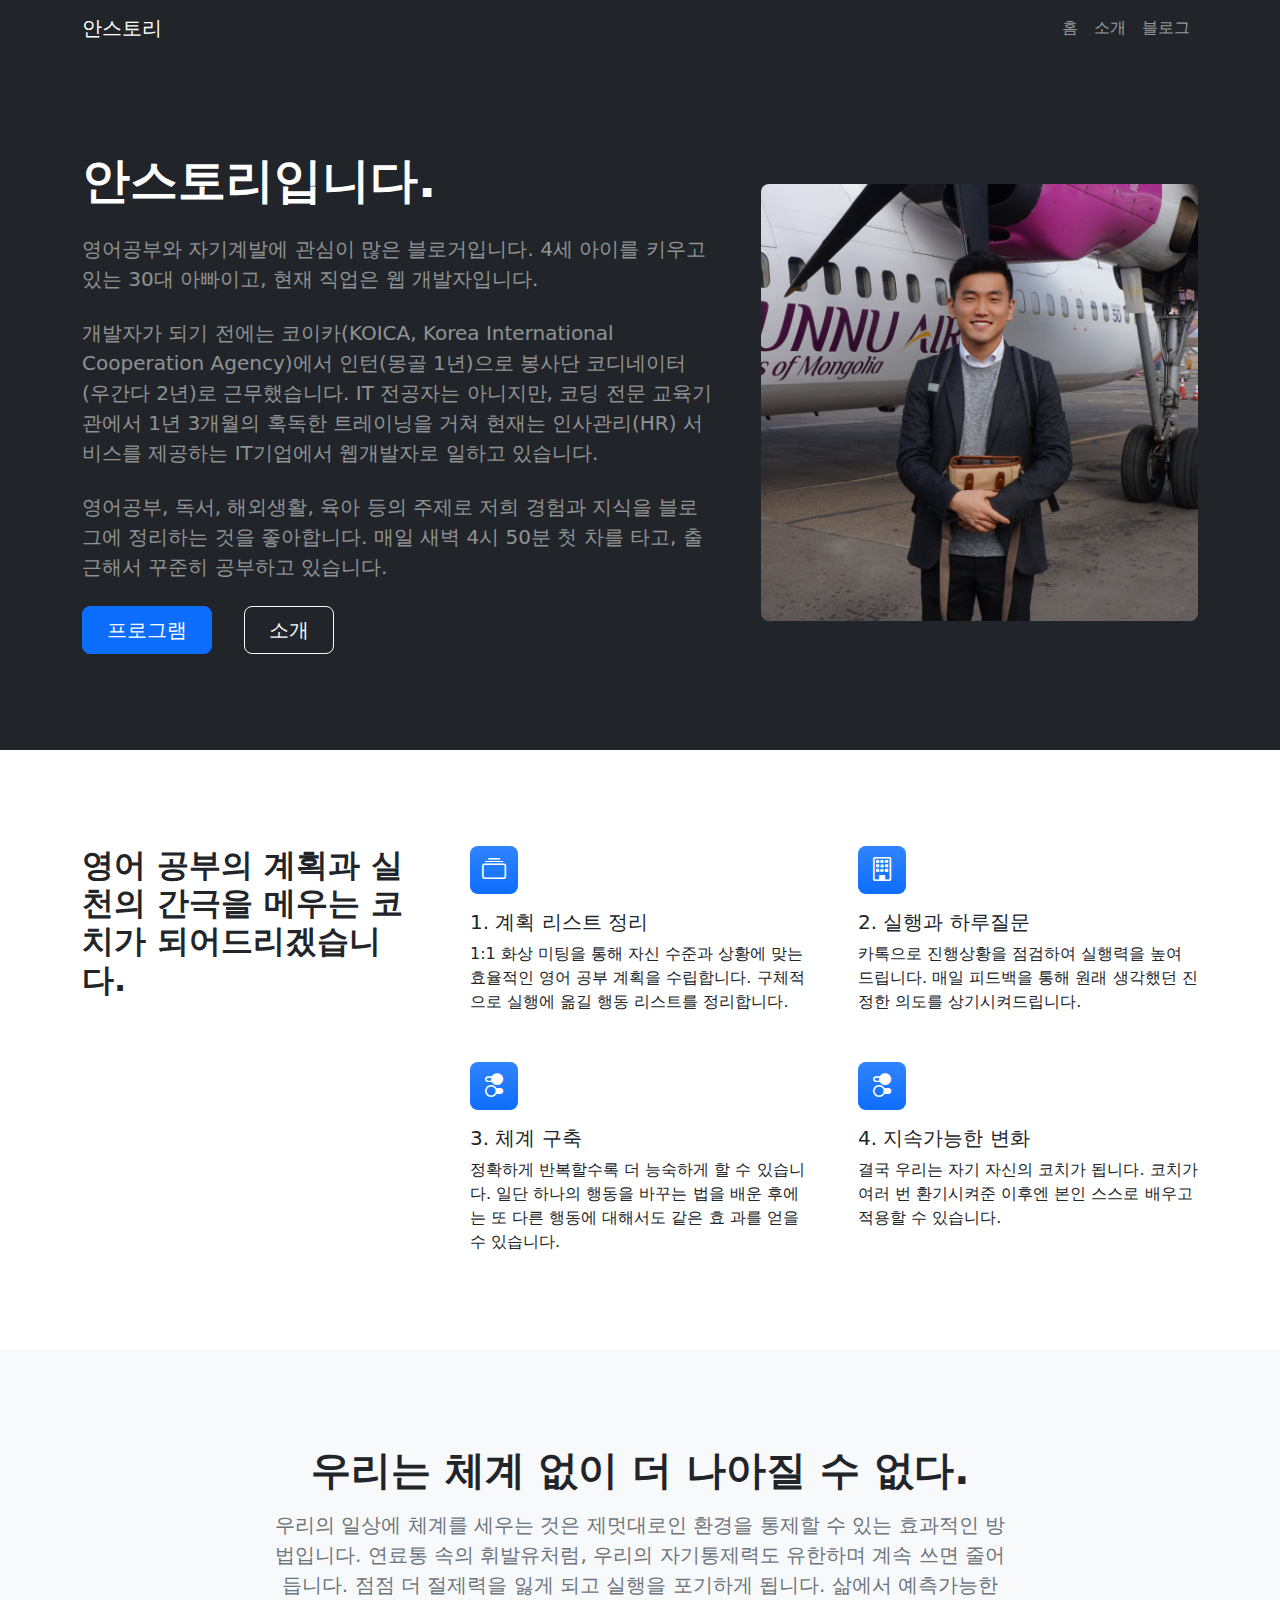
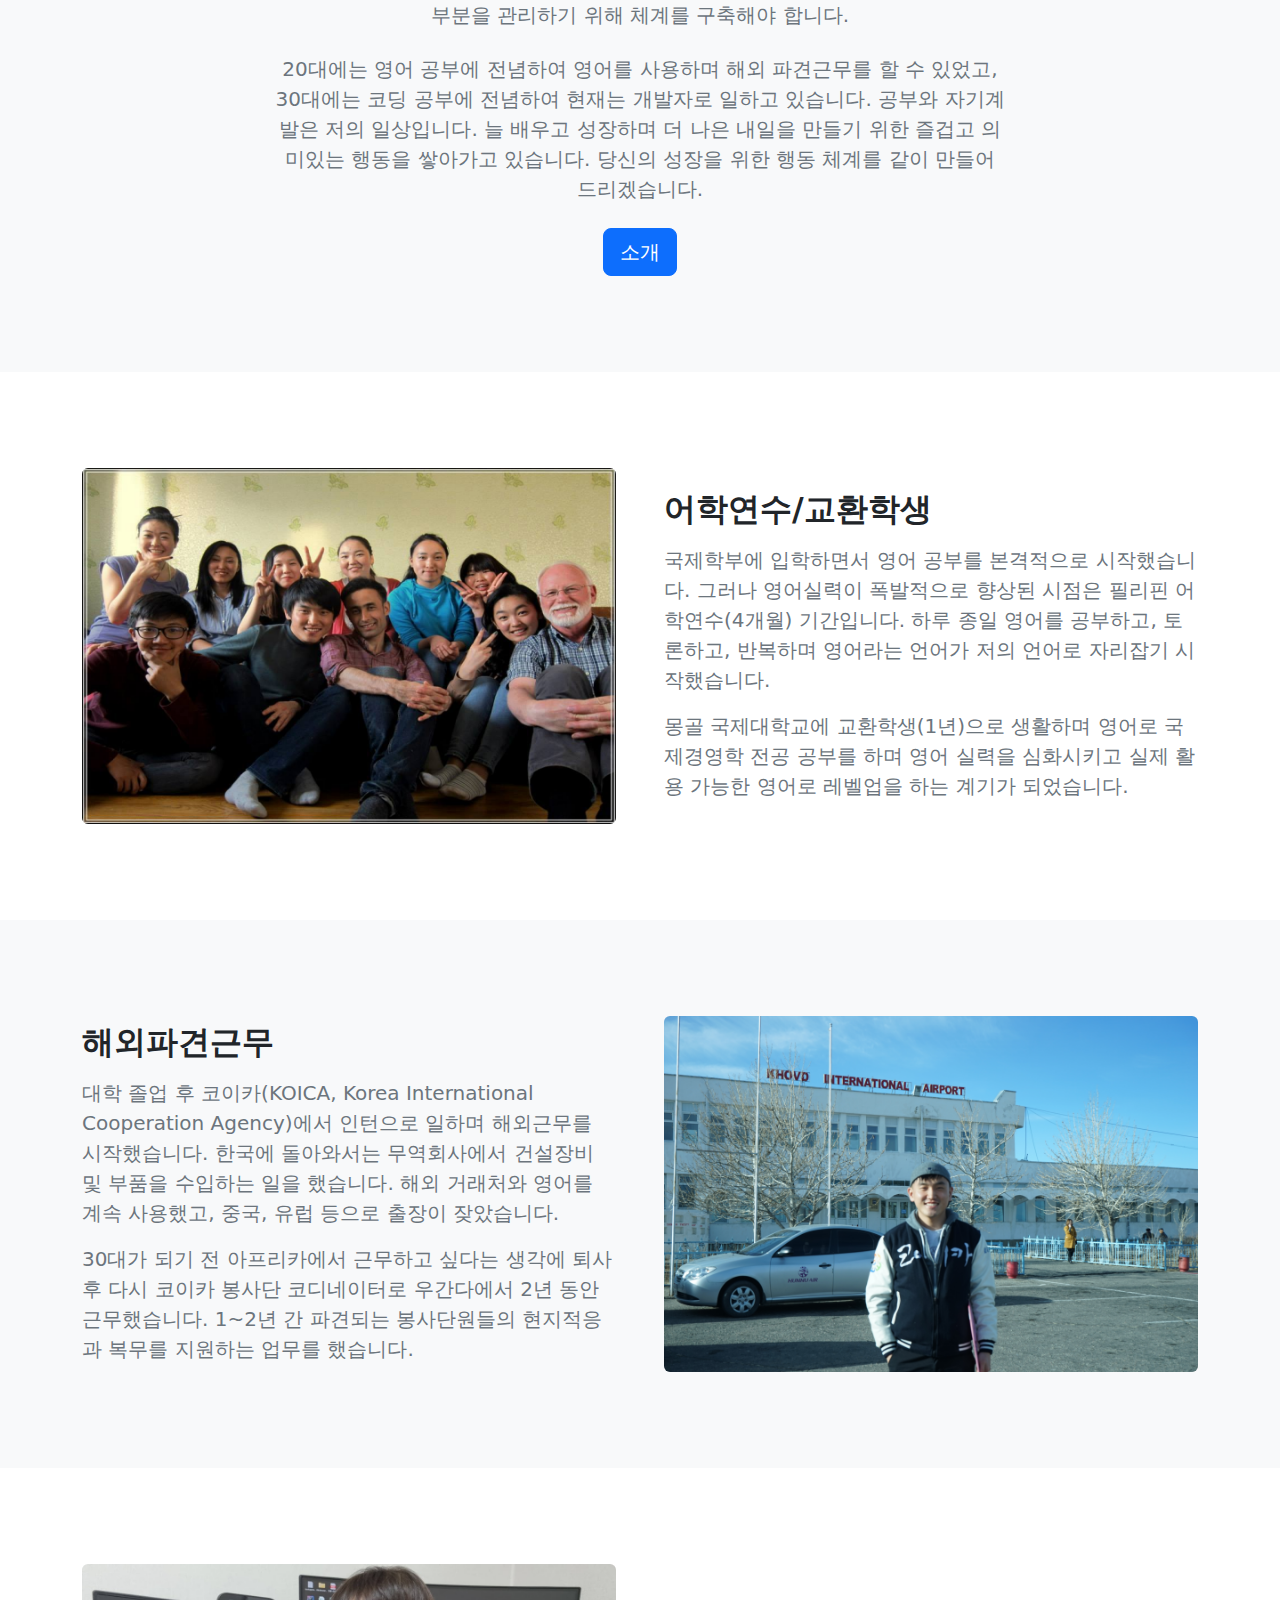
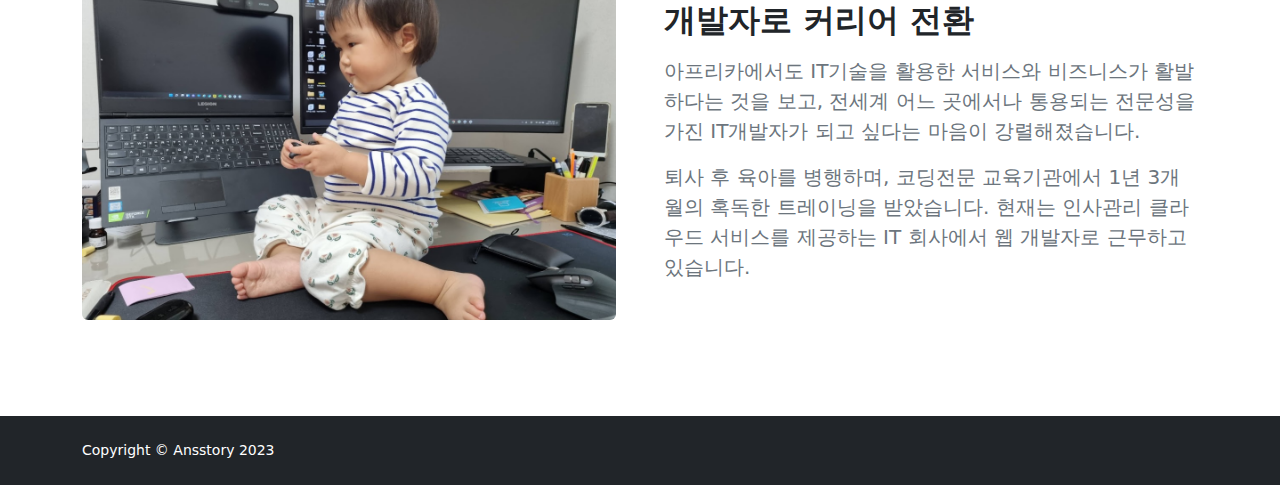
==== commit 127ae651: "third update" ====
--- a/index.html
+++ b/index.html
@@ -21,7 +21,7 @@
         <main class="flex-shrink-0">
             <!-- Navigation-->
             <nav class="navbar navbar-expand-lg navbar-dark bg-dark">
-                <div class="container px-5">
+                <div class="container">
                     <a class="navbar-brand" href="index.html">안스토리</a>
                     <button class="navbar-toggler" type="button" data-bs-toggle="collapse" data-bs-target="#navbarSupportedContent" aria-controls="navbarSupportedContent" aria-expanded="false" aria-label="Toggle navigation"><span class="navbar-toggler-icon"></span></button>
                     <div class="collapse navbar-collapse" id="navbarSupportedContent">
@@ -29,7 +29,7 @@
                             <li class="nav-item"><a class="nav-link" href="index.html">홈</a></li>
                             <li class="nav-item"><a class="nav-link" href="#about">소개</a></li>
                             <!-- <li class="nav-item"><a class="nav-link" href="#contact">연락</a></li> -->
-                            <li class="nav-item"><a class="nav-link" href="#pricing">비용</a></li>
+                            <!-- <li class="nav-item"><a class="nav-link" href="#pricing">비용</a></li> -->
                             <li class="nav-item"><a class="nav-link" target="_blank" href="https://blog.naver.com/ahns_story">블로그</a></li>
                         </ul>
                     </div>
@@ -38,7 +38,7 @@
             
             <!-- Header-->
             <header class="bg-dark py-5">
-                <div class="container px-5">
+                <div class="container">
                     <div class="row gx-5 align-items-center justify-content-center">
                         <div class="col-lg-8 col-xl-7 col-xxl-6">
                             <div class="my-5 text-center text-xl-start">
@@ -61,7 +61,7 @@
 
             <!-- Service section-->
             <section class="py-5" id="service">
-                <div class="container px-5 my-5">
+                <div class="container my-5">
                     <div class="row gx-5">
                         <div class="col-lg-4 mb-5 mb-lg-0"><h2 class="fw-bolder mb-0">영어 공부의 계획과 실천의 간극을 메우는 코치가 되어드리겠습니다.</h2></div>
                         <div class="col-lg-8">
@@ -93,7 +93,7 @@
             </section>
             <!-- Testimonial section-->
             <!-- <div class="py-5 bg-light">
-                <div class="container px-5 my-5">
+                <div class="container my-5">
                     <div class="row gx-5 justify-content-center">
                         <div class="col-lg-10 col-xl-7">
                             <div class="text-center">
@@ -114,7 +114,7 @@
 
                 <!-- About-->
                 <section class="py-5 bg-light">
-                <div class="container px-5">
+                <div class="container">
                     <div class="row justify-content-center">
                         <div class="col-lg-8 col-xxl-6">
                             <div class="text-center my-5">
@@ -130,7 +130,7 @@
 
             <!-- About section one-->
             <section class="py-5" id="about">
-                <div class="container px-5 my-5">
+                <div class="container my-5">
                     <div class="row gx-5 align-items-center">
                         <div class="col-lg-6"><img class="img-fluid rounded mb-5 mb-lg-0" src="assets/img/student.png" alt="..." /></div>
                         <div class="col-lg-6">
@@ -143,7 +143,7 @@
             </section>
             <!-- About section two-->
             <section class="py-5  bg-light">
-                <div class="container px-5 my-5">
+                <div class="container my-5">
                     <div class="row gx-5 align-items-center">
                         <div class="col-lg-6 order-first order-lg-last"><img class="img-fluid rounded mb-5 mb-lg-0" src="assets/img/oversea.png" alt="..." /></div>
                         <div class="col-lg-6">
@@ -157,7 +157,7 @@
     
             <!-- About section three-->
             <section class="py-5">
-                <div class="container px-5 my-5">
+                <div class="container my-5">
                     <div class="row gx-5 align-items-center">
                         <div class="col-lg-6"><img class="img-fluid rounded mb-5 mb-lg-0" src="assets/img/coding.png" alt="..." /></div>
                         <div class="col-lg-6">
@@ -171,15 +171,15 @@
 
 
                        <!-- Pricing section-->
-                       <section class="bg-light py-5" id="pricing">
-                        <div class="container px-5 my-5">
+                       <!-- <section class="bg-light py-5" id="pricing">
+                        <div class="container my-5">
                             <div class="text-center mb-5">
                                 <h1 class="fw-bolder">금액</h1>
                                 <p class="lead fw-normal text-muted mb-0">With our no hassle pricing plans</p>
                             </div>
-                            <div class="row gx-5 justify-content-center">
+                            <div class="row gx-5 justify-content-center"> -->
                                 <!-- Pricing card free-->
-                                <div class="col-lg-6 col-xl-4">
+                                <!-- <div class="col-lg-6 col-xl-4">
                                     <div class="card mb-5 mb-xl-0">
                                         <div class="card-body p-5">
                                             <div class="small text-uppercase fw-bold text-muted">ㅇㅇ</div>
@@ -204,9 +204,9 @@
                                             <div class="d-grid"><a class="btn btn-outline-primary" href="#!">Choose plan</a></div>
                                         </div>
                                     </div>
-                                </div>
+                                </div> -->
                                 <!-- Pricing card pro-->
-                                <div class="col-lg-6 col-xl-4">
+                                <!-- <div class="col-lg-6 col-xl-4">
                                     <div class="card mb-5 mb-xl-0">
                                         <div class="card-body p-5">
                                             <div class="small text-uppercase fw-bold">
@@ -254,7 +254,7 @@
                                             <div class="d-grid"><a class="btn btn-primary" href="#!">Choose plan</a></div>
                                         </div>
                                     </div>
-                                </div>
+                                </div> -->
 
                             </div>
                         </div>
@@ -262,16 +262,16 @@
         </main>
         <!-- Footer-->
         <footer class="bg-dark py-4 mt-auto">
-            <div class="container px-5">
+            <div class="container">
                 <div class="row align-items-center justify-content-between flex-column flex-sm-row">
-                    <div class="col-auto"><div class="small m-0 text-white">Copyright &copy; Your Website 2023</div></div>
-                    <div class="col-auto">
+                    <div class="col-auto"><div class="small m-0 text-white">Copyright &copy; Ansstory 2023</div></div>
+                    <!-- <div class="col-auto">
                         <a class="link-light small" href="#!">Privacy</a>
                         <span class="text-white mx-1">&middot;</span>
                         <a class="link-light small" href="#!">Terms</a>
                         <span class="text-white mx-1">&middot;</span>
                         <a class="link-light small" href="#!">Contact</a>
-                    </div>
+                    </div> -->
                 </div>
             </div>
         </footer>
